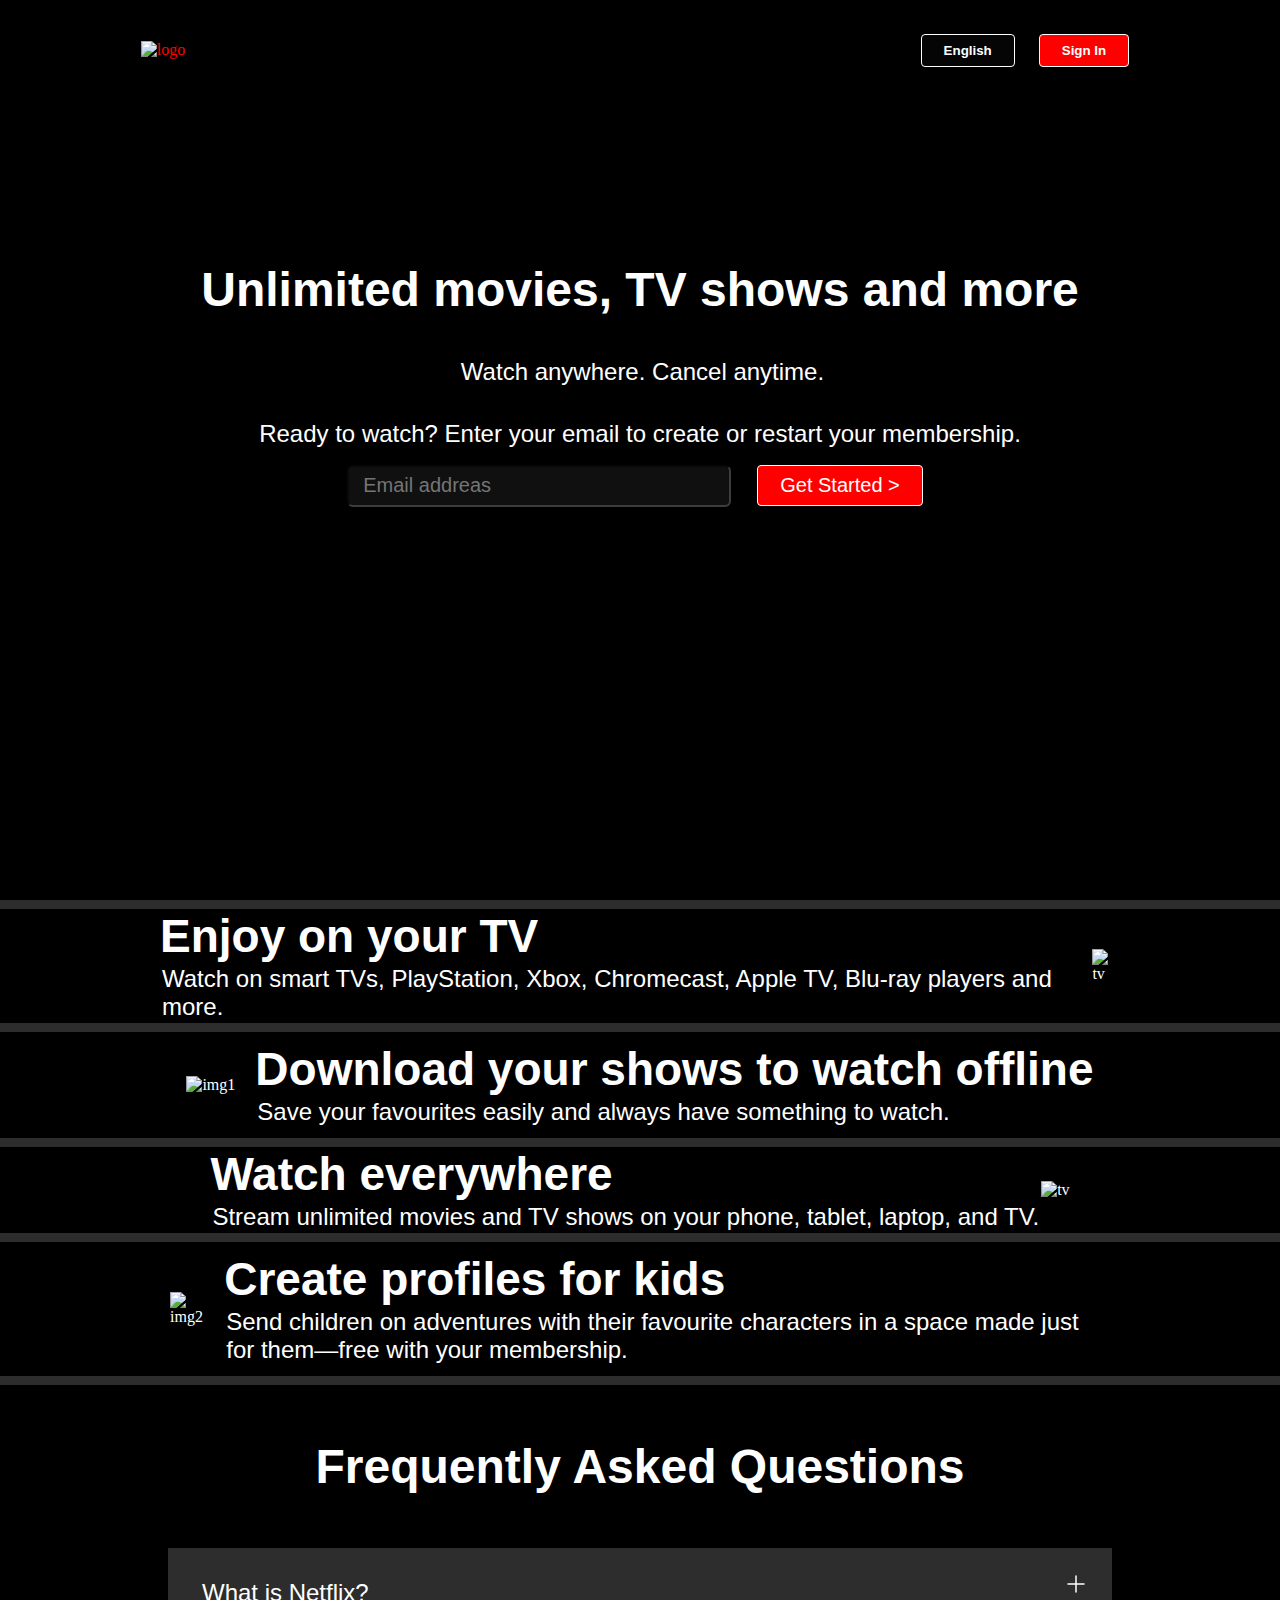
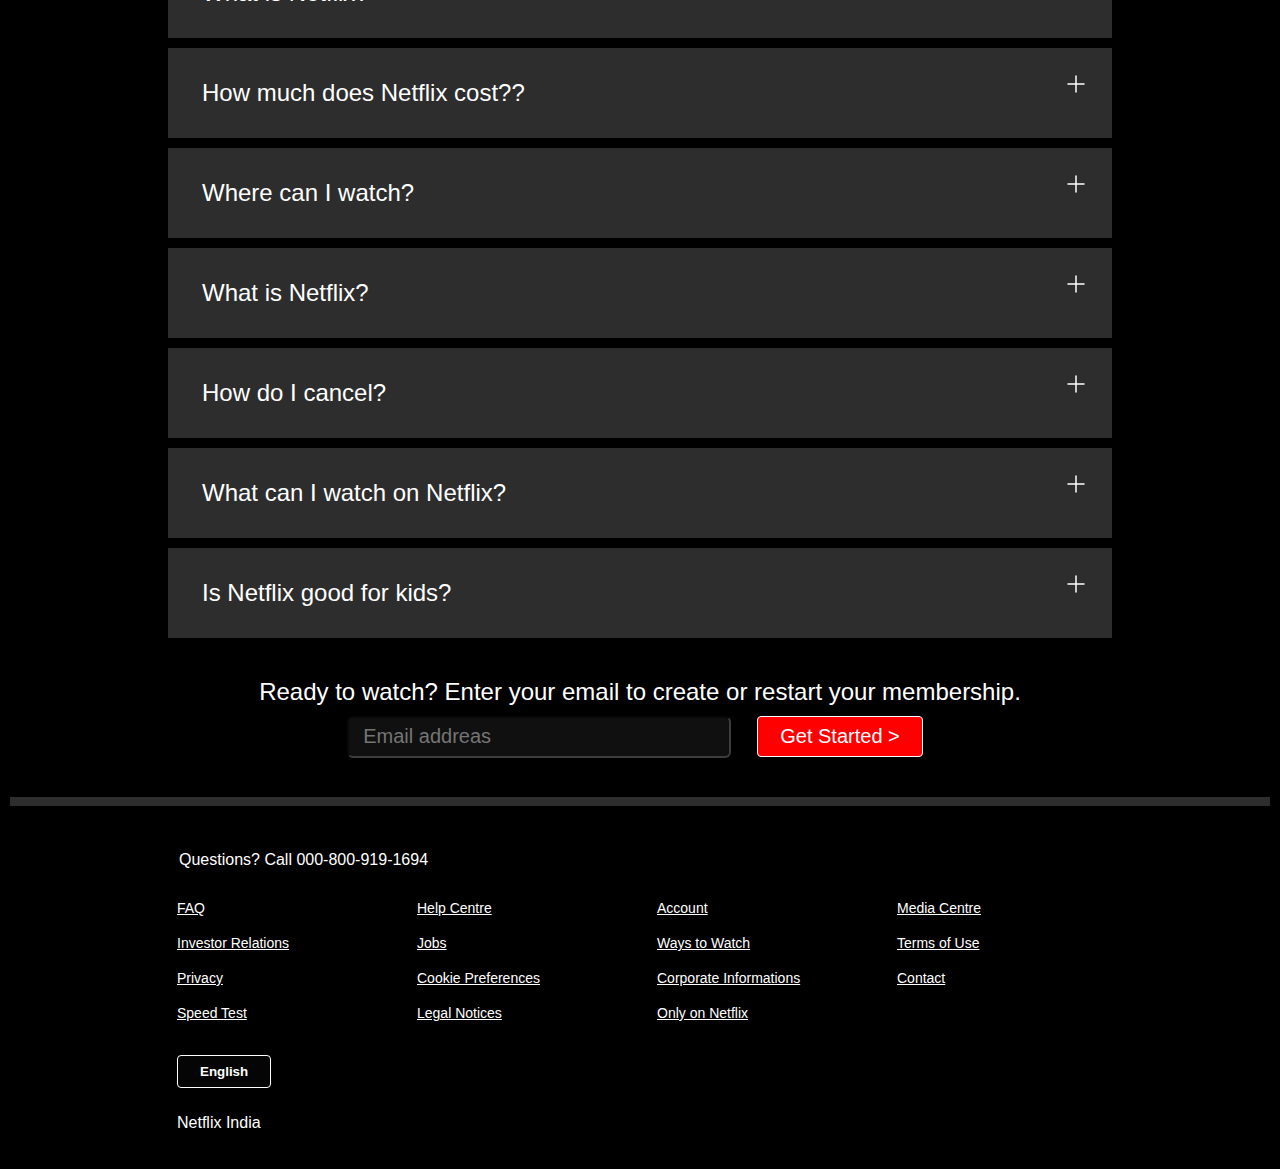
==== index.html @ 38c6a5f5 "Add files via upload" ====
<!DOCTYPE html>
<html lang="en">

<head>
    <meta charset="UTF-8">
    <meta name="viewport" content="width=device-width, initial-scale=1.0">
    <link rel="stylesheet" href="style.css">
    <title>Netflix India – Watch TV Shows Online, Watch Movies Online</title>
</head>

<body>

    <div class="main">
        <nav>
            <span><img src="assets/images/logo.svg" alt="logo" width="53px"></span>
            <div>
                <button class="btn">English</button>
                <button class="btn btn-red-sm">Sign In</button>
            </div>
        </nav>
        <div class="box">
        </div>
        <div class="hero">
            <span>Unlimited movies, TV shows and more</span>
            <span>Watch anywhere. Cancel anytime.</span>
            <span>Ready to watch? Enter your email to create or restart your membership.</span>
            <div class="hero-button">
                <input type="text" placeholder="Email addreas">
                <button class="btn btn-red">Get Started &gt;</button>
            </div>
        </div>
    </div>
    <div class="line"></div>
    </div>


    <section class="first">
        <div class="txt">
            <div>Enjoy on your TV</div>
            <div>Watch on smart TVs, PlayStation, Xbox, Chromecast, Apple TV, Blu-ray players and more. </div>
        </div>
        <dir class="img1">
            <img class="45" src="assets/images/tv.png" alt="tv">
            <video class="video1" src="assets/videos/video-tv-in-0819.m4v" autoplay loop>
            </video>

        </dir>
    </section>
    <div class="line"></div>
    </div>
    <section class="first second">
        <dir class="img2">
            <img class="imgf" src="assets/images/img1.jpg" alt="img1">
        </dir>
        <div class="txt2">
            <div>Download your shows to watch offline</div>
            <div>Save your favourites easily and always have something to watch. </div>
        </div>

        </dir>
    </section>
    <div class="line"></div>
    </div>


    <section class="first third">
        <div class="txt">
            <div>Watch everywhere</div>
            <div>Stream unlimited movies and TV shows on your phone, tablet, laptop, and TV.</div>
        </div>
        <dir class="img1">
            <img src="assets/images/tv.png" alt="tv">
            <video class="video1" src="assets/videos/video1.m4v" autoplay loop>
            </video>

            <!-- <div class="line"></div>
            </div> -->
        </dir>
    </section>



    </section>
    <div class="line"></div>
    </div>
    <section class="first second">
        <dir class="img2">
            <img class="imgf" src="assets/images/img2.png" alt="img2">
        </dir>
        <div class="txt2">
            <div>Create profiles for kids</div>
            <div>Send children on adventures with their favourite characters in a space made just for them—free with
                your membership. </div>
        </div>
    </section>
    <div class="line"></div>

    <section class="FAQ">
        <h2>Frequently Asked Questions </h2>
        <div class="Question">
            <span>What is Netflix?</span>
            <svg xmlns="http://www.w3.org/2000/svg" viewBox="0 0 24 24" width="24" height="24" color="white"
                fill="white">
                <path d="M12 4V20M20 12H4" stroke="currentColor" stroke-width="1.5" stroke-linecap="round"
                    stroke-linejoin="round" />
            </svg>
        </div>
        <div class="Question">
            <span>How much does Netflix cost??</span>
            <svg xmlns="http://www.w3.org/2000/svg" viewBox="0 0 24 24" width="24" height="24" color="white"
                fill="white">
                <path d="M12 4V20M20 12H4" stroke="currentColor" stroke-width="1.5" stroke-linecap="round"
                    stroke-linejoin="round" />
            </svg>
        </div>
        <div class="Question">
            <span>Where can I watch?</span>

            <svg xmlns="http://www.w3.org/2000/svg" viewBox="0 0 24 24" width="24" height="24" color="white"
                fill="white">
                <path d="M12 4V20M20 12H4" stroke="currentColor" stroke-width="1.5" stroke-linecap="round"
                    stroke-linejoin="round" />
            </svg>
        </div>
        <div class="Question">
            <span>What is Netflix?</span>
            <svg xmlns="http://www.w3.org/2000/svg" viewBox="0 0 24 24" width="24" height="24" color="white"
                fill="white">
                <path d="M12 4V20M20 12H4" stroke="currentColor" stroke-width="1.5" stroke-linecap="round"
                    stroke-linejoin="round" />
            </svg>
        </div>
        <div class="Question">
            <span>How do I cancel?</span>
            <svg xmlns="http://www.w3.org/2000/svg" viewBox="0 0 24 24" width="24" height="24" color="white"
                fill="white">
                <path d="M12 4V20M20 12H4" stroke="currentColor" stroke-width="1.5" stroke-linecap="round"
                    stroke-linejoin="round" />
            </svg>
        </div>
        <div class="Question">
            <span>What can I watch on Netflix?</span>
            <svg xmlns="http://www.w3.org/2000/svg" viewBox="0 0 24 24" width="24" height="24" color="white"
                fill="white">
                <path d="M12 4V20M20 12H4" stroke="currentColor" stroke-width="1.5" stroke-linecap="round"
                    stroke-linejoin="round" />
            </svg>
        </div>
        <div class="Question">
            <span>Is Netflix good for kids?</span>
            <svg xmlns="http://www.w3.org/2000/svg" viewBox="0 0 24 24" width="24" height="24" color="white"
                fill="white">
                <path d="M12 4V20M20 12H4" stroke="currentColor" stroke-width="1.5" stroke-linecap="round"
                    stroke-linejoin="round" />
            </svg>

        </div>
        <div class="em">
            <span>Ready to watch? Enter your email to create or restart your membership.</span>
            <div class="hero-button">
                <input type="text" placeholder="Email addreas">
                <button class="btn btn-red">Get Started &gt;</button>
            </div>
        </div>

        <div class="line"></div>
        <footer class="x">
            <div class="Calls"> Questions? Call 000-800-919-1694</div>
            <div class="foot">
                <div class="foots">
                    <a href="FAQ">FAQ</a>
                    <a href="Investor Relations">Investor Relations</a>
                    <a href="Privacy">Privacy</a>
                    <a href="Speed Test">Speed Test</a>
                </div>
                <dir class="foots">
                    <a href="Help Centre">Help Centre</a>
                    <a href=" Jobs">Jobs</a>
                    <a href="Cookie Preferences">Cookie Preferences</a>
                    <a href="Legal Notices">Legal Notices</a>
                </dir>
                <dir class="foots">
                    <a href="Account">Account</a>
                    <a href="Ways to Watch">Ways to Watch</a>
                    <a href="Corporate Information">Corporate Informations</a>
                    <a href="Only on Netflix">Only on Netflix</a>

                </dir>
                <dir class="foots">
                    <a href="Media Centre">Media Centre</a>
                    <a href="Terms of Use">Terms of Use</a>
                    <a href="Contact">Contact</a>
                </dir>
                <div class="btn2">
                    <button class="btn3">English</button>
                    <div class="last"> Netflix India</div>
                </div>








        </footer>
        <!-- <div class="btn2">
                    <button class="btn">English</button>
                </div>
                <div class="last">
            Netflix India
        </div> -->
</body>

</html>
---- style.css ----
@import url('https://fonts.cdnfonts.com/css/netflix-font');

* {
    margin: 0;
    padding: 0;
}

.main {
    background-image: url(assets/images/bg.jpg);
    position: relative;
    background-position: center center;
    width: max(1200px, 100vw);
    height: 100vh;
    width: 100%;
}

body {
    background-color: black;
}

.main .box {
    width: 100%;
    height: 100vh;
    opacity: 0.70;
    background-color: black;
    position: absolute;
    top: 0;

}

nav {
    padding: 18px;
    max-width: 78vw;
    justify-content: space-between;
    margin: auto;
    display: flex;
    align-items: center;
    height: 64px;
}

nav img {
    color: red;
    width: 164px;
    position: relative;
    z-index: 10;
}

nav button {
    position: relative;
    z-index: 10;
}

.hero {
    height: calc(100vh-100px);
    display: flex;
    align-items: center;
    flex-direction: column;
    justify-content: center;
    color: white;
    position: relative;
    font-family: 'Netflix Font', sans-serif;
    padding: 136px 20px;
    text-align: center;
    margin: 2px;
}

.hero>:first-child {
    font-size: 3rem;
    font-weight: 900;
    text-align: center;
    padding: 24px;
}

.hero>:nth-child(2) {
    font-size: 24px;
    font-weight: 400;
    padding: 17px 24px 27px 29px;
    text-align: center;

}

.hero>:nth-child(3) {
    font-size: 24px;
    text-align: center;
    font-weight: 400;
    padding: 7px;
}

.line {
    height: 9px;
    background-color: rgb(45, 45, 45);
}




.main input {
    padding: 7px 101px 8px 14px;
    color: white;
    border-radius: 6px;
    font-size: 20px;
    background-color: rgba(23, 23, 23, 0.7);
    border-color: rgba(23, 23, 23, 0.5);
}

.em input {
    padding: 7px 101px 8px 14px;
    color: white;
    border-radius: 6px;
    font-size: 20px;
    background-color: rgba(23, 23, 23, 0.7);
    border-color: rgba(23, 23, 23, 0.5);
}

.em button {
    display: flex;
    align-items: center;
    justify-content: center;
    gap: 16px;
}

.em span {
    font-family: 'Netflix Font', sans-serif;
    font-size: 24px;
}

.em {
    padding: 30px;
}

.hero-button {
    display: flex;
    align-items: center;
    justify-content: center;
    gap: 16px;

}

.btn {
    padding: 8px 22px;
    margin: 10px;
    font-weight: bold;
    background-color: rgba(248, 243, 243, 0.021);
    color: white;
    border-radius: 4px;
    border: 1px solid white;
    cursor: pointer;

}

.btn-red-sm {
    background-color: red;
    color: white;
    padding: 8px 22px;
}

.btn-red {
    padding: 8px 22px;
    border-radius: 4px;
    font-size: 20px;
    background-color: red;
    color: white;
    font-weight: 400;
}

.first {
    display: flex;
    justify-content: center;
    max-width: 75vw;
    margin: auto;
    align-items: center;
    color: white;

}

.img1 {
    position: relative;
    z-index: 10;
    max-width: 555px;
}

.img1 img {
    position: relative;
    z-index: 10;
}

.video1 {
    position: absolute;
    top: 99px;
    left: 78px;
    max-width: 555px;
}


section.first>div :first-child {
    font-family: 'Netflix Font', sans-serif;
    font-size: 46px;
    font-weight: 900;
    font-family: 'Netflix Font', sans-serif;
}

section.first>div :nth-child(2) {
    font-size: 24px;
    padding: 2px 2px 2px 2px;
    font-family: 'Netflix Font', sans-serif;
}

.txt2 {
    margin: 5px 5px;
    padding: 5px 5px;
}

.img2 {
    padding: 6px 5px;
    margin: 5px 5px 5px 5px;
}

.FAQ h2 {
    font-size: 48px;
    padding: 44px;
    font-family: 'Netflix Font', sans-serif;
    font-weight: 900;
}

.FAQ {
    background-color: black;
    color: white;
    text-align: center;
    padding: 10px 10px 10px 10px;

    font-family: 'Netflix Font', sans-serif;
}

.Question span {
    padding: 7px 10px;
}


.Question {
    transition: all ease-out;
    font-size: 24px;
    font-family: 'Netflix Font', sans-serif;
    display: flex;
    justify-content: space-between;
    background-color: #2d2d2d;
    padding: 24px;
    max-width: 70vw;
    margin: 10px auto;
    cursor: pointer;
}

.Question:hover {
    background-color: #414141;
}

footer {
    width: 80vw;
    color: white;
    margin: auto;
    padding: 14px;
}

footer a {
    color: white;
    font-size: 14px;
    text-align: left;
}


footer .Calls {
    padding: 31px 51px;
    text-align: left;
}

.foot {
    display: grid;
    grid-template-columns: 1fr 1fr 1fr 1fr;
    gap: 34px;
    padding: 0px 49px;
}



.foots {
    display: flex;
    flex-direction: column;
    gap: 19px;

}

footer .Call {
    padding: 34px;
    text-align: left;
}

.btn2 {
    padding: 0;
    text-align: left;

}

.btn3 {
    padding: 8px 22px;
    font-weight: bold;
    background-color: rgba(248, 243, 243, 0.021);
    color: white;
    border-radius: 4px;
    border: 1px solid white;
    cursor: pointer;
    text-align: justify;
}

.last {
    margin: 26px 0px 13px 0px;
    text-align: left;
}

.foot {
    display: grid;
    grid-template-columns: 1fr 1fr 1fr 1fr;

}



@media screen and (max-width:1000px) {

    .first {
        flex-wrap: wrap;
        flex-direction: column;
    }

}

@media screen and (max-width: 600px) {
    .imgf {
        width: 300px;
    }

    .hero {
        flex-wrap: wrap;
    }

    .hero-button {

        flex-wrap: wrap;

    }

    .hero>:first-child {
        font-size: 2rem;
        font-weight: 700;
    }

    .img1 img {

        max-width: 307px;
    }

    .video1 {
        max-width: 261px;
        left: 30px;
        top: 49px;
    }

    section.first>div :first-child {
        font-size: 32px;
    }

    .FAQ h2 {
        font-size: 32px
    }

    .imgf {
        max-width: 200px;
    }

    .foot {
        grid-template-columns: 1fr 1fr;
        gap: 0px;
    }
}


@media screen and (max-width: 400px) {
    section.first>div :first-child {
        font-size: 19px;
    }

    .hero>:first-child {
        font-size: 2rem;
        font-weight: 500;
        text-align: center;
        padding: 2px;
    }

    section.first>div :nth-child(2) {
        font-size: 10px;
        padding: 2px 2px 2px 2px;
        font-family: 'Netflix Font', sans-serif;
    }

    .main input {
        padding: 0px 0 0px 0px;





        .hero>:nth-child(2) {
            font-size: 20px;
            font-weight: 300;
            padding: 0px 0px 0px 0px;
        }

        .imgf {
            width: 200px;
        }

        .em input {
            font-size: 10px;
        }

        .btn-red {
            padding: 1px 5px;
            border-radius: 4px;
            font-size: 17px;
        }

    }

    @media screen and (max-width: 350px) {

        .img1 img {

            max-width: 200px;
        }

        .video1 {
            max-width: 153px;
            left: 27px;
            top: 35px;
        }


        .imgf {
            width: 100px;
        }

        section.first>div :first-child {
            font-size: 2rem;
        }

        .hero>:first-child {
            font-size: 15px;
            font-weight: 500;
            text-align: center;
            padding: 2px;
        }

        section.first>div :nth-child(2) {
            font-size: 5px;
            padding: 2px 2px 2px 2px;
            font-family: 'Netflix Font', sans-serif;
        }

        .hero>:nth-child(3) {
            font-size: 5px;
            text-align: center;
            font-weight: 400;
            padding: 7px;
        }

        .em input {
            font-size: 10px;
        }

        .btn-red {
            padding: 1px 5px;
            border-radius: 4px;
            font-size: 17px;
        }





        .hero>:nth-child(2) {
            font-size: 20px;
            font-weight: 300;
            padding: 0px 0px 0px 0px;
        }


        .imgf {
            width: 200px;
        }
    }
}
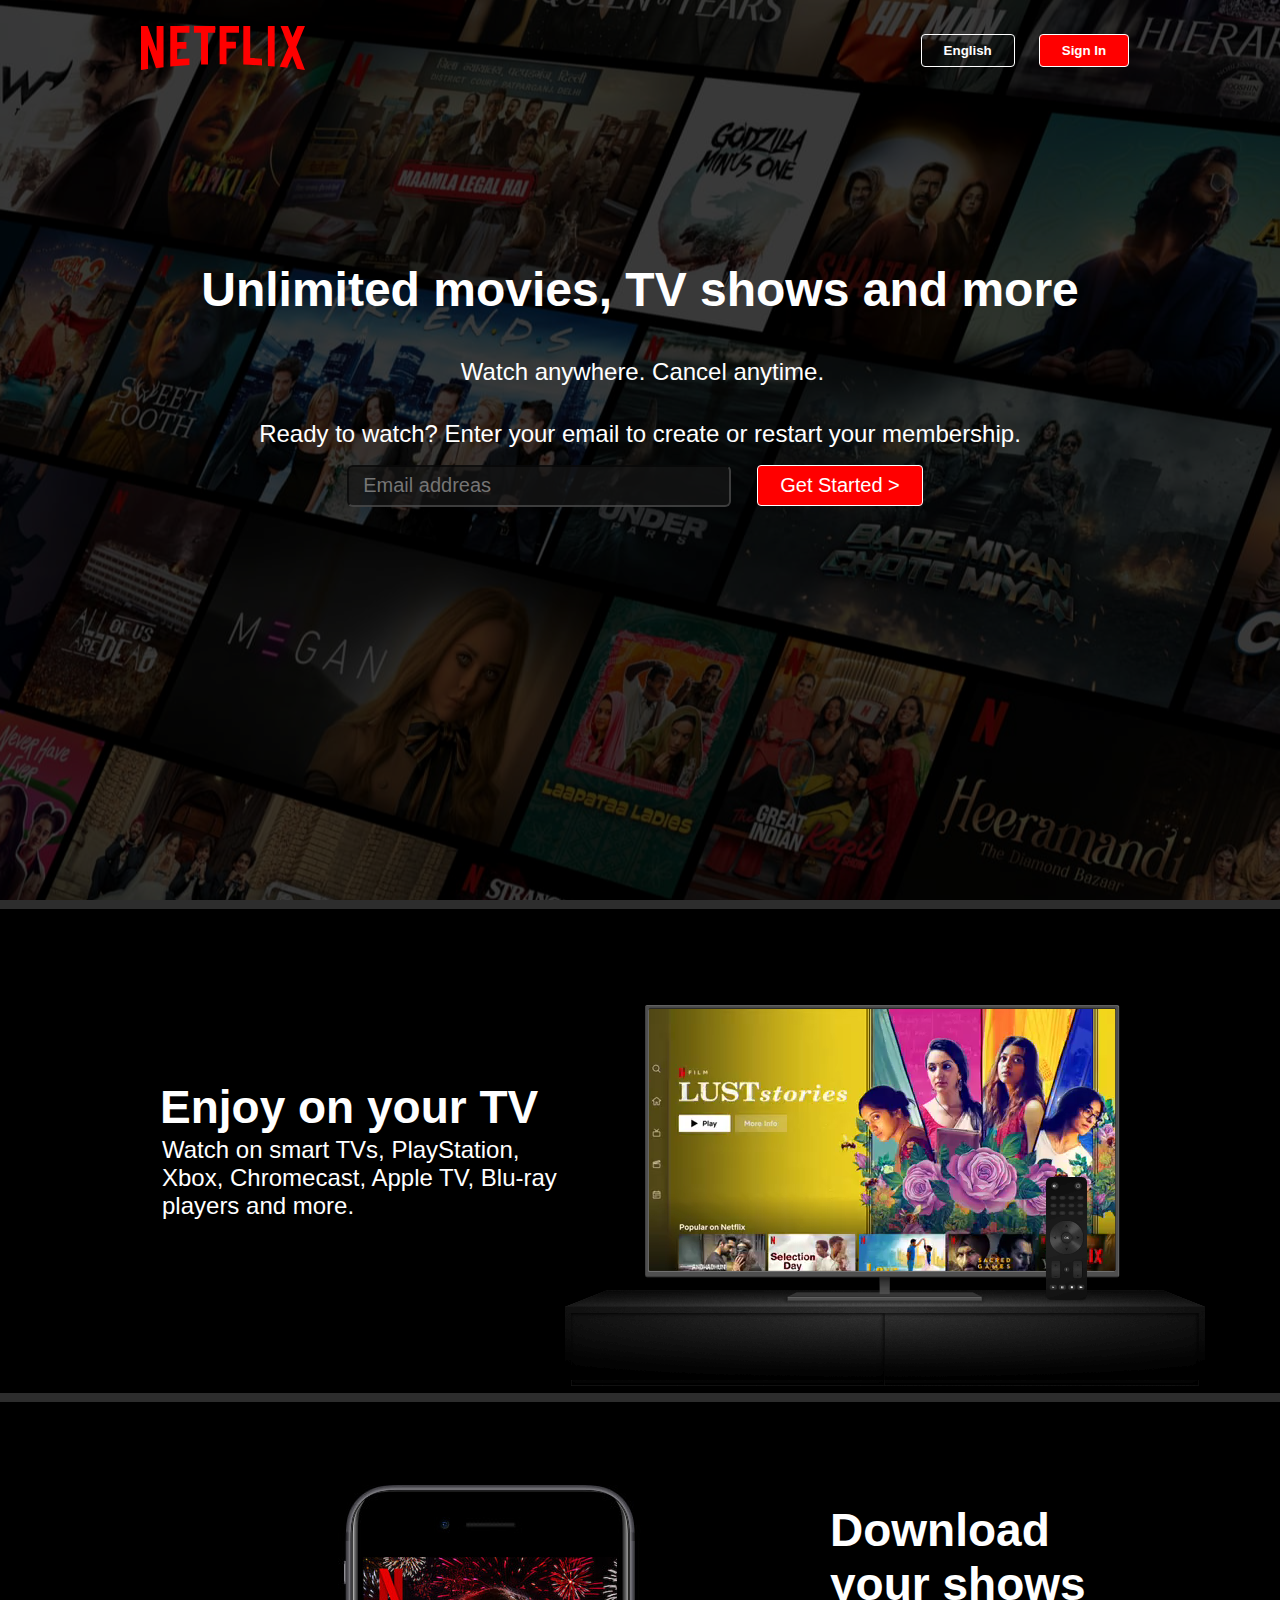
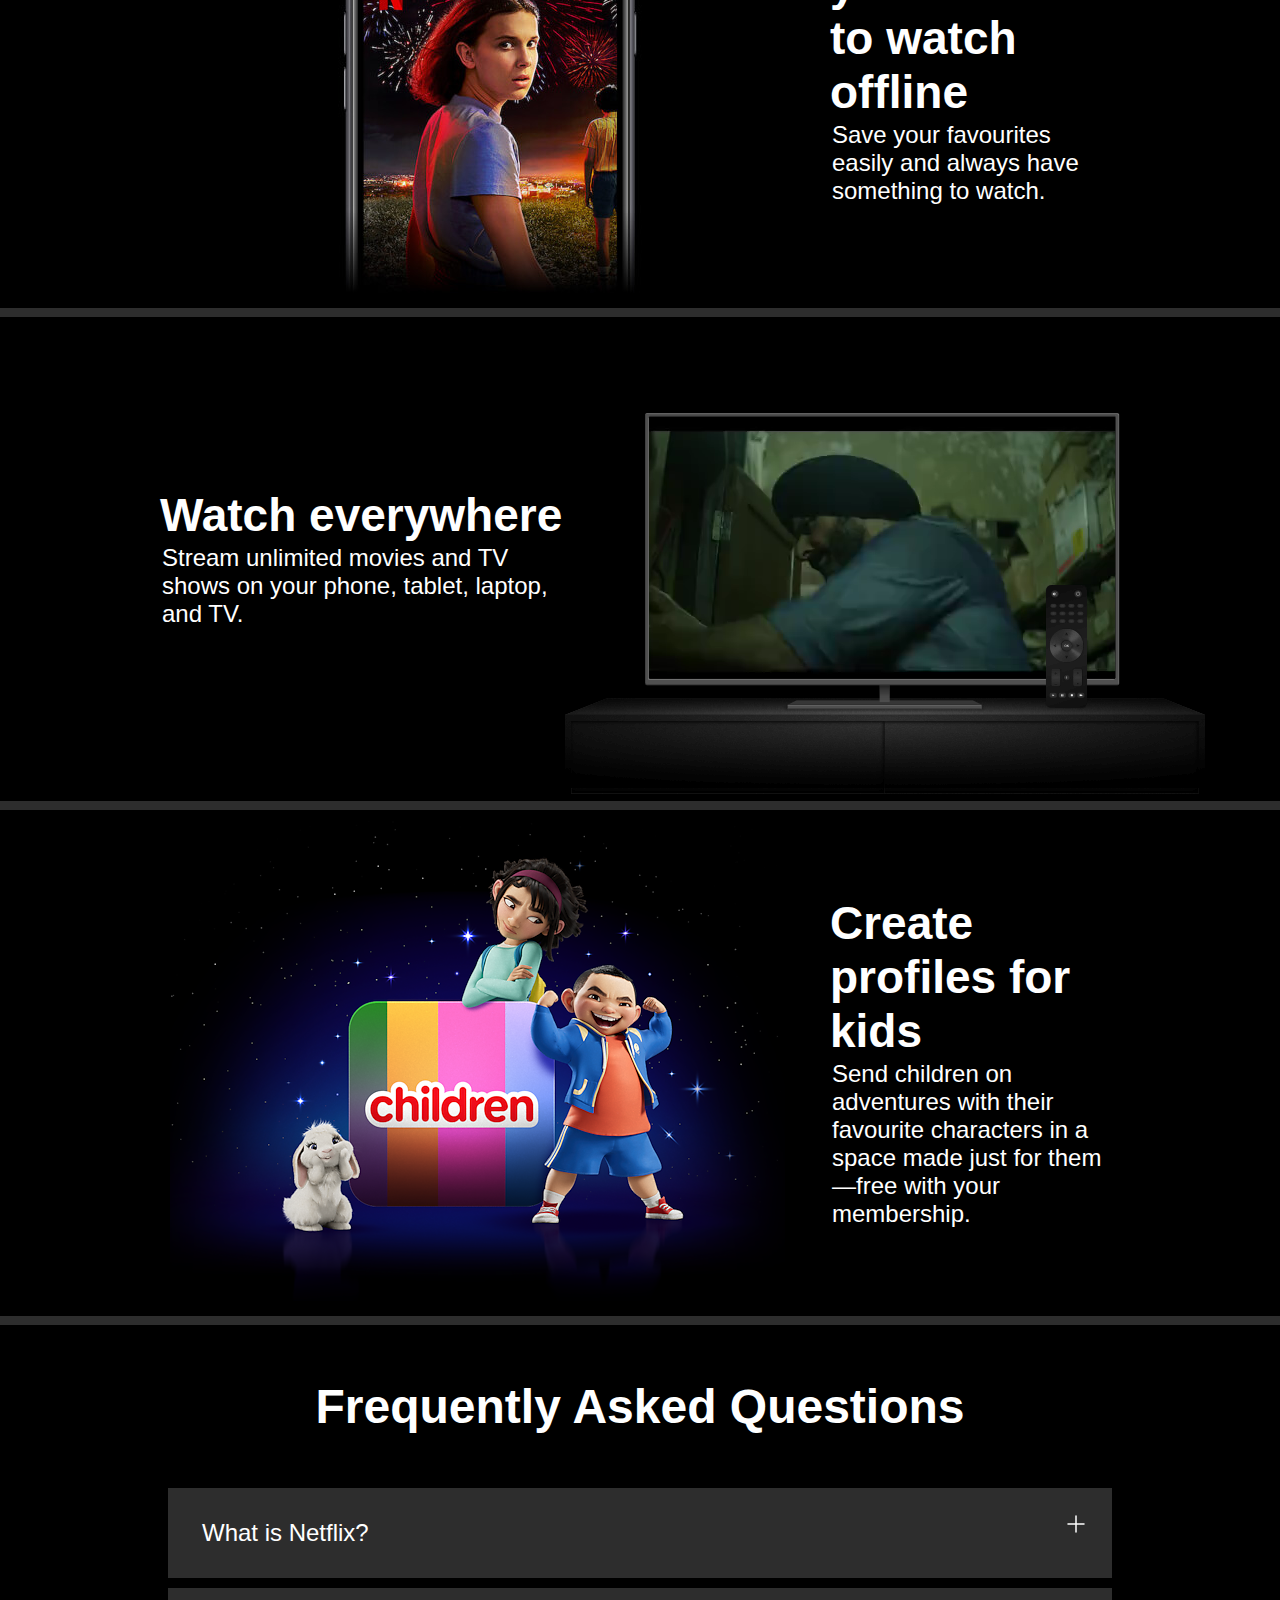
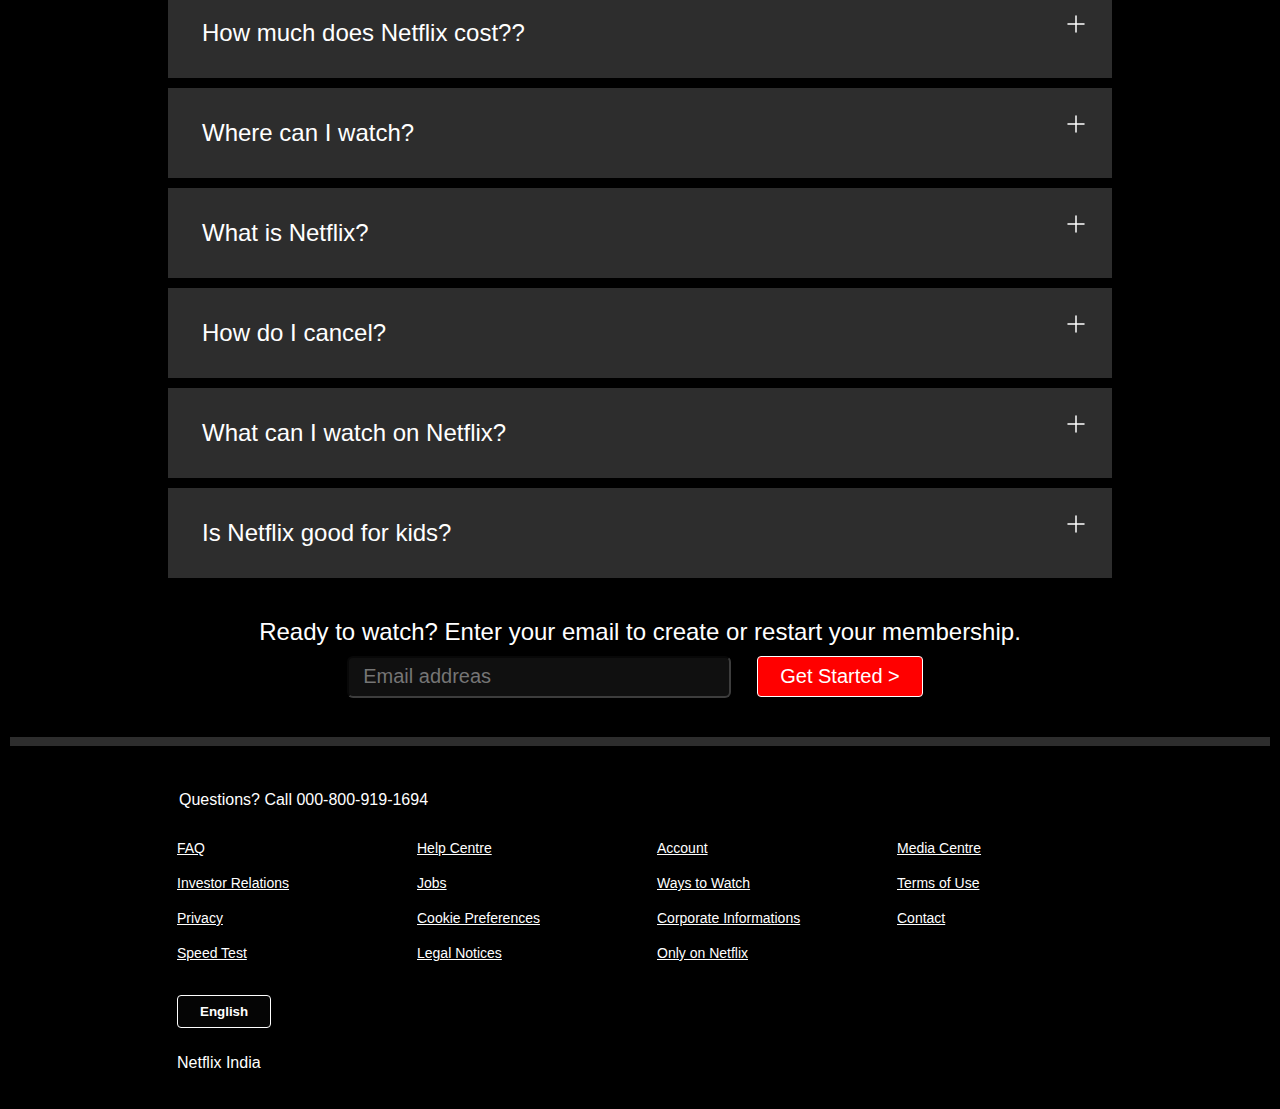
==== commit 278dd134: "index.html" ====
--- a/index.html
+++ b/index.html
@@ -195,21 +195,6 @@
                     <button class="btn3">English</button>
                     <div class="last"> Netflix India</div>
                 </div>
-
-
-
-
-
-
-
-
         </footer>
-        <!-- <div class="btn2">
-                    <button class="btn">English</button>
-                </div>
-                <div class="last">
-            Netflix India
-        </div> -->
 </body>
-
-</html>+</html>
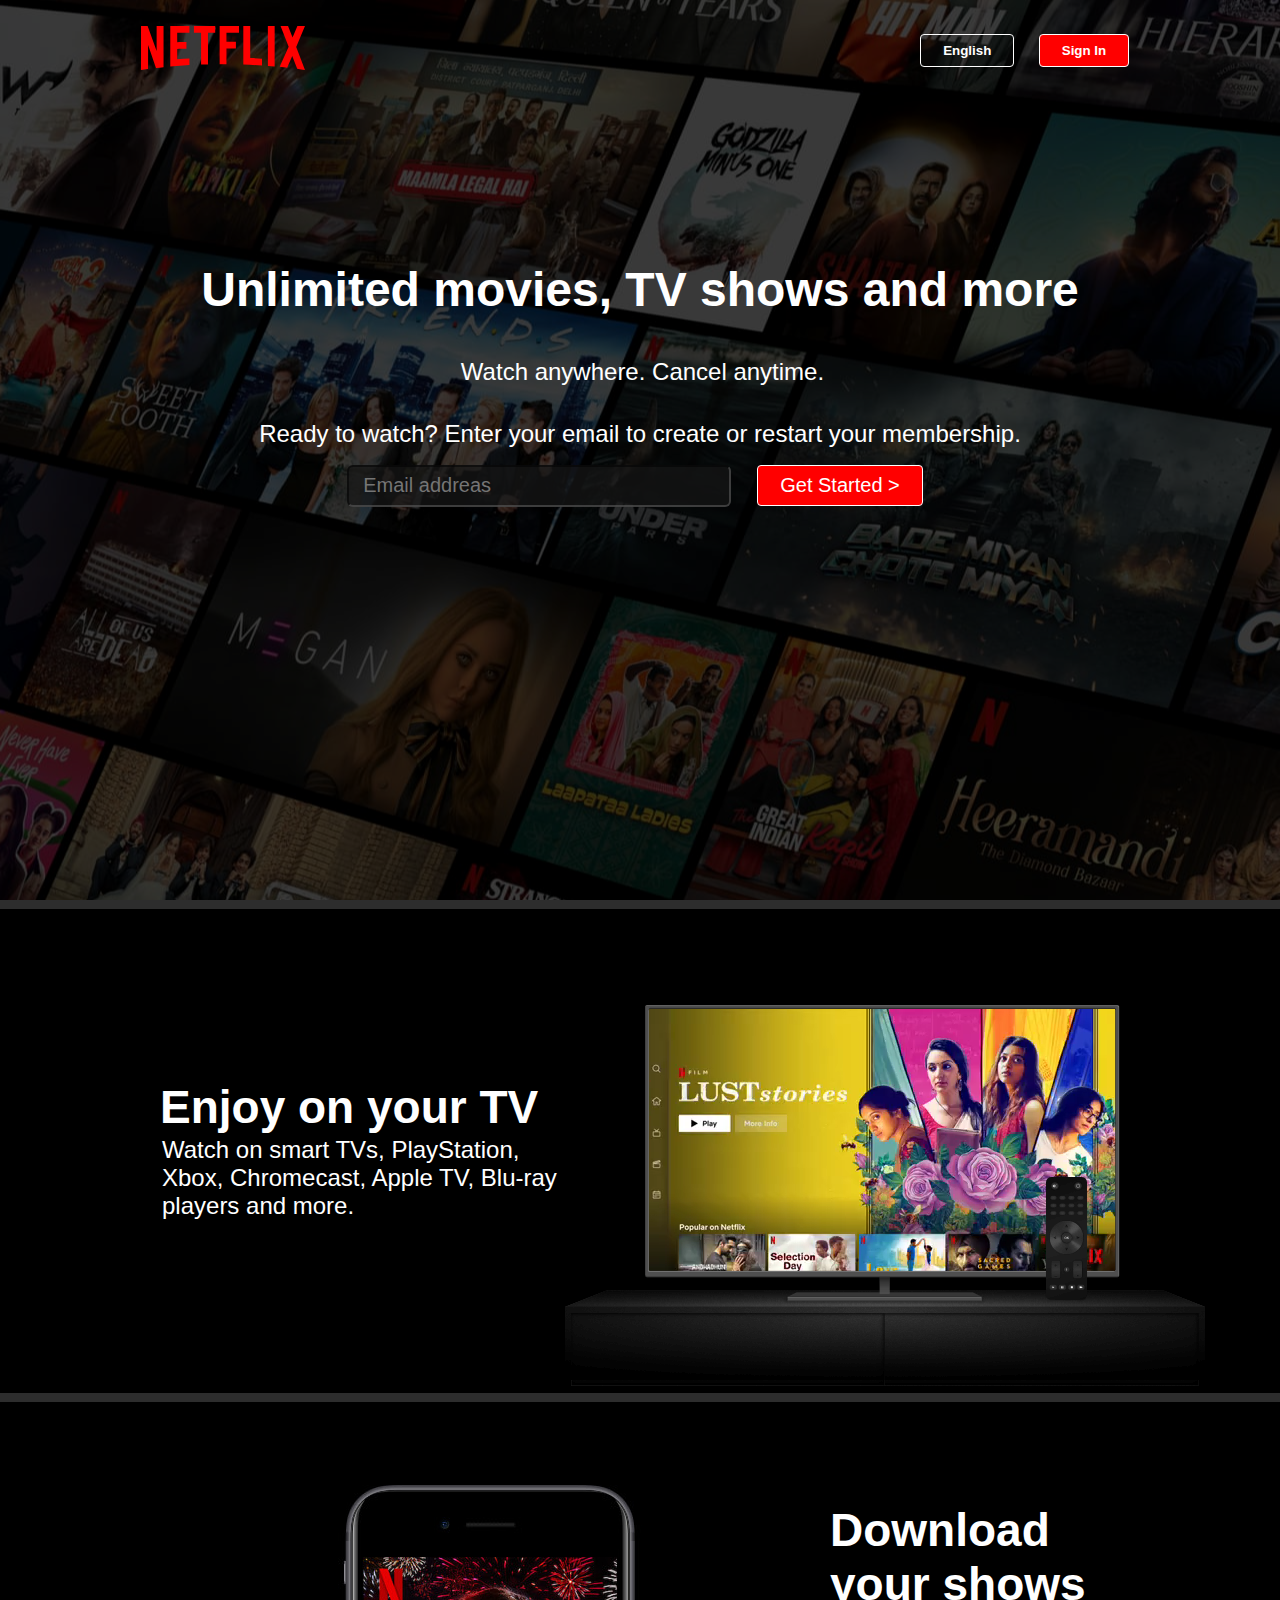
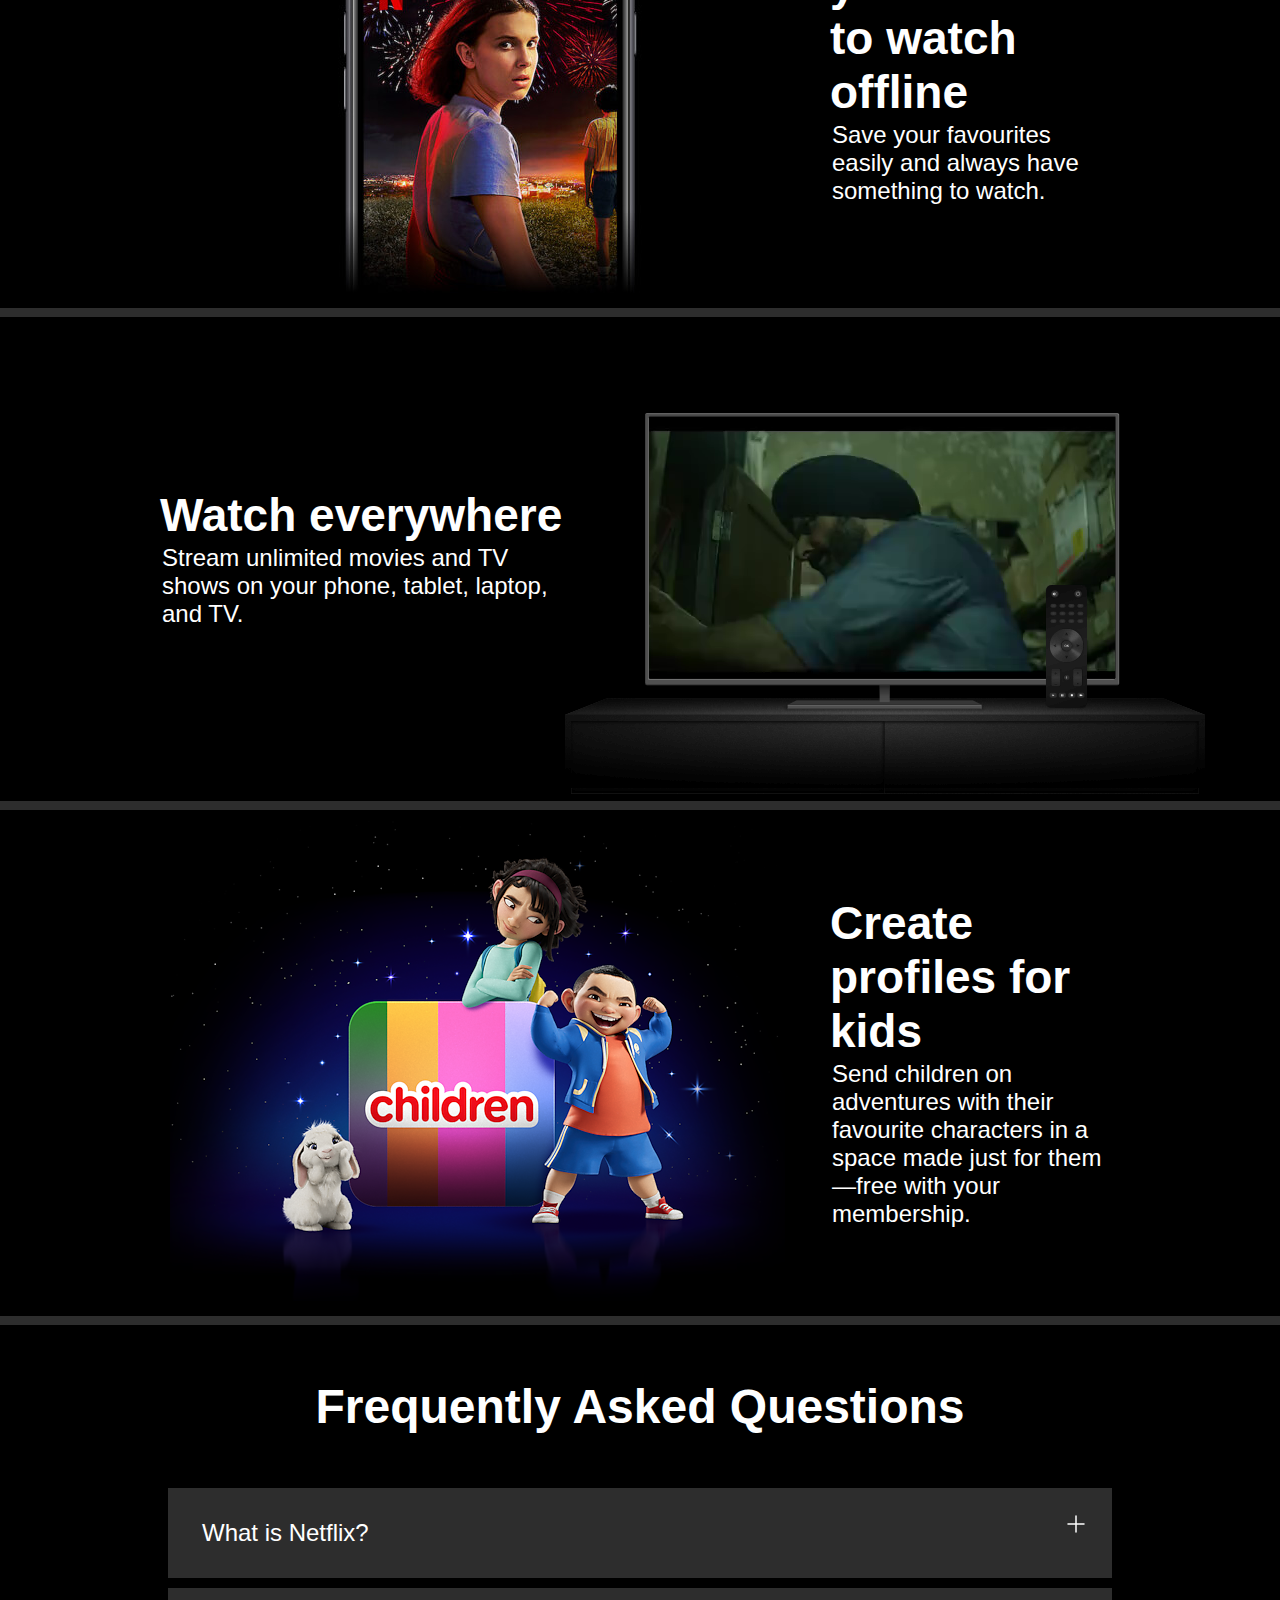
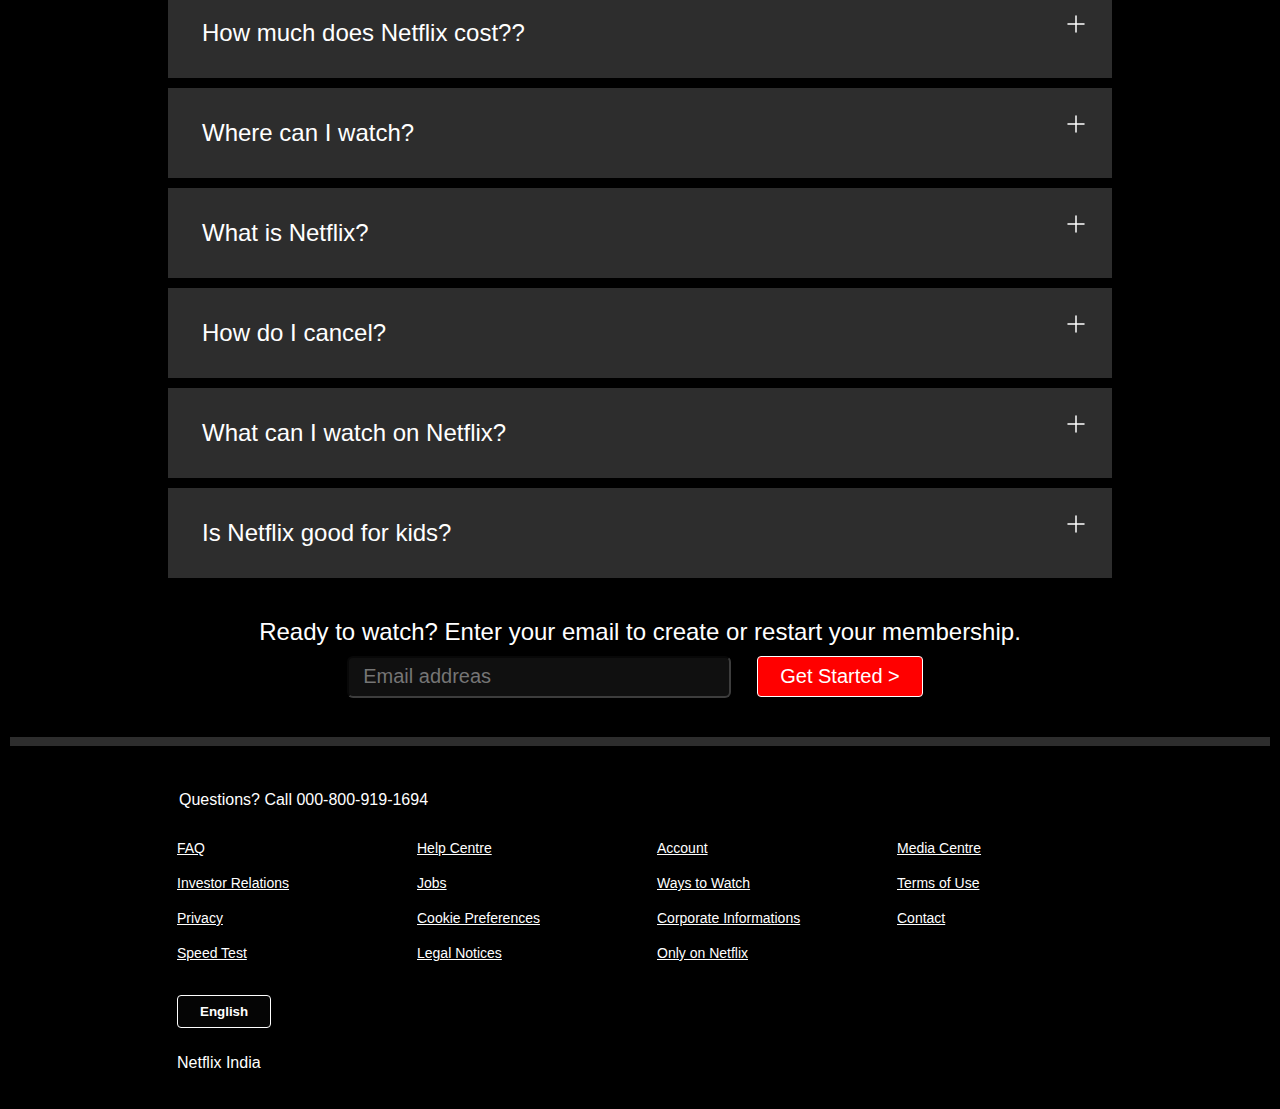
==== commit b0eb7633: "changing font" ====
--- a/index.html
+++ b/index.html
@@ -5,6 +5,7 @@
     <meta charset="UTF-8">
     <meta name="viewport" content="width=device-width, initial-scale=1.0">
     <link rel="stylesheet" href="style.css">
+    <link rel="shortcut icon" href="favicon.ico" type="image/x-icon">
     <title>Netflix India – Watch TV Shows Online, Watch Movies Online</title>
 </head>
 
@@ -41,7 +42,7 @@
         </div>
         <dir class="img1">
             <img class="45" src="assets/images/tv.png" alt="tv">
-            <video class="video1" src="assets/videos/video-tv-in-0819.m4v" autoplay loop>
+            <video class="video1" src="assets/videos/video-tv-in-0819.m4v" autoplay loop muted playsinline>
             </video>
 
         </dir>
@@ -70,7 +71,7 @@
         </div>
         <dir class="img1">
             <img src="assets/images/tv.png" alt="tv">
-            <video class="video1" src="assets/videos/video1.m4v" autoplay loop>
+            <video class="video1" src="assets/videos/video1.m4v" autoplay loop muted playsinline>
             </video>
 
             <!-- <div class="line"></div>
--- a/style.css
+++ b/style.css
@@ -1,8 +1,7 @@
-@import url('https://fonts.cdnfonts.com/css/netflix-font');
-
 * {
     margin: 0;
     padding: 0;
+    font-family:'Segoe UI', Tahoma, Geneva, Verdana, sans-serif;
 }
 
 .main {
@@ -58,7 +57,7 @@
     justify-content: center;
     color: white;
     position: relative;
-    font-family: 'Netflix Font', sans-serif;
+    font-family:'Segoe UI', Tahoma, Geneva, Verdana, sans-serif;
     padding: 136px 20px;
     text-align: center;
     margin: 2px;
@@ -120,7 +119,7 @@
 }
 
 .em span {
-    font-family: 'Netflix Font', sans-serif;
+    font-family:'Segoe UI', Tahoma, Geneva, Verdana, sans-serif;
     font-size: 24px;
 }
 
@@ -145,7 +144,6 @@
     border-radius: 4px;
     border: 1px solid white;
     cursor: pointer;
-
 }
 
 .btn-red-sm {
@@ -170,7 +168,6 @@
     margin: auto;
     align-items: center;
     color: white;
-
 }
 
 .img1 {
@@ -193,16 +190,16 @@
 
 
 section.first>div :first-child {
-    font-family: 'Netflix Font', sans-serif;
+    font-family:'Segoe UI', Tahoma, Geneva, Verdana, sans-serif;
     font-size: 46px;
     font-weight: 900;
-    font-family: 'Netflix Font', sans-serif;
+    font-family:'Segoe UI', Tahoma, Geneva, Verdana, sans-serif;
 }
 
 section.first>div :nth-child(2) {
     font-size: 24px;
     padding: 2px 2px 2px 2px;
-    font-family: 'Netflix Font', sans-serif;
+    font-family:'Segoe UI', Tahoma, Geneva, Verdana, sans-serif;
 }
 
 .txt2 {
@@ -218,7 +215,7 @@
 .FAQ h2 {
     font-size: 48px;
     padding: 44px;
-    font-family: 'Netflix Font', sans-serif;
+    font-family:'Segoe UI', Tahoma, Geneva, Verdana, sans-serif;
     font-weight: 900;
 }
 
@@ -228,7 +225,7 @@
     text-align: center;
     padding: 10px 10px 10px 10px;
 
-    font-family: 'Netflix Font', sans-serif;
+    font-family:'Segoe UI', Tahoma, Geneva, Verdana, sans-serif;
 }
 
 .Question span {
@@ -239,7 +236,7 @@
 .Question {
     transition: all ease-out;
     font-size: 24px;
-    font-family: 'Netflix Font', sans-serif;
+    font-family:'Segoe UI', Tahoma, Geneva, Verdana, sans-serif;
     display: flex;
     justify-content: space-between;
     background-color: #2d2d2d;
@@ -279,8 +276,6 @@
     padding: 0px 49px;
 }
 
-
-
 .foots {
     display: flex;
     flex-direction: column;
@@ -321,18 +316,20 @@
 
 }
 
-
-
 @media screen and (max-width:1000px) {
 
     .first {
         flex-wrap: wrap;
         flex-direction: column;
     }
-
-}
-
-@media screen and (max-width: 600px) {
+    .second{
+        flex-wrap: wrap;
+        flex-direction: column-reverse;
+    }
+
+}
+
+@media screen and (max-width: 800px) {
     .imgf {
         width: 300px;
     }
@@ -375,14 +372,31 @@
         max-width: 200px;
     }
 
+    .Question span {
+        padding: 0px 0px;
+        font-size: 22px;
+    }
+
+
+}
+
+
+@media screen and (max-width: 500px) {
+
     .foot {
         grid-template-columns: 1fr 1fr;
-        gap: 0px;
-    }
-}
-
-
-@media screen and (max-width: 400px) {
+        gap: 14px;
+        padding: 0;
+    }
+
+    nav {
+        max-width: 100vw;
+    }
+
+    nav img {
+        width: 100px;
+    }
+
     section.first>div :first-child {
         font-size: 19px;
     }
@@ -397,103 +411,145 @@
     section.first>div :nth-child(2) {
         font-size: 10px;
         padding: 2px 2px 2px 2px;
-        font-family: 'Netflix Font', sans-serif;
+        font-family:'Segoe UI', Tahoma, Geneva, Verdana, sans-serif;
+
     }
 
     .main input {
         padding: 0px 0 0px 0px;
-
-
-
-
-
-        .hero>:nth-child(2) {
-            font-size: 20px;
-            font-weight: 300;
-            padding: 0px 0px 0px 0px;
-        }
-
-        .imgf {
-            width: 200px;
-        }
-
-        .em input {
-            font-size: 10px;
-        }
-
-        .btn-red {
-            padding: 1px 5px;
-            border-radius: 4px;
-            font-size: 17px;
-        }
-
-    }
-
-    @media screen and (max-width: 350px) {
-
-        .img1 img {
-
-            max-width: 200px;
-        }
-
-        .video1 {
-            max-width: 153px;
-            left: 27px;
-            top: 35px;
-        }
-
-
-        .imgf {
-            width: 100px;
-        }
-
-        section.first>div :first-child {
-            font-size: 2rem;
-        }
-
-        .hero>:first-child {
-            font-size: 15px;
-            font-weight: 500;
-            text-align: center;
-            padding: 2px;
-        }
-
-        section.first>div :nth-child(2) {
-            font-size: 5px;
-            padding: 2px 2px 2px 2px;
-            font-family: 'Netflix Font', sans-serif;
-        }
-
-        .hero>:nth-child(3) {
-            font-size: 5px;
-            text-align: center;
-            font-weight: 400;
-            padding: 7px;
-        }
-
-        .em input {
-            font-size: 10px;
-        }
-
-        .btn-red {
-            padding: 1px 5px;
-            border-radius: 4px;
-            font-size: 17px;
-        }
-
-
-
-
-
-        .hero>:nth-child(2) {
-            font-size: 20px;
-            font-weight: 300;
-            padding: 0px 0px 0px 0px;
-        }
-
-
-        .imgf {
-            width: 200px;
-        }
+    }
+
+    .em input {
+        font-size: 15px;
+        padding: 0px 0 0px 0px;
+    }
+
+    .Question span {
+        padding: 0px 0px;
+        font-size: 19px;
+    }
+
+    footer .Calls {
+        padding: 19px 0px;
+    }
+
+    .hero-button {
+        gap: 8px;
+        padding: 14px;
+    }
+
+    .hero>:nth-child(2) {
+        font-size: 20px;
+        font-weight: 300;
+        padding: 0px 0px 0px 0px;
+    }
+
+    .imgf {
+        width: 200px;
+    }
+
+    .btn-red {
+        padding: 1px 5px;
+        border-radius: 4px;
+        font-size: 17px;
+    }
+
+    .em button {
+        font-size: 12px;
+    }
+}
+
+@media screen and (max-width: 416px) {
+    .Question span {
+        padding: 0px 0px;
+        font-size: 14px;
+    }
+
+}
+
+@media screen and (max-width: 366px) {
+
+    .img1 img {
+
+        max-width: 200px;
+    }
+
+    .video1 {
+        max-width: 153px;
+        left: 27px;
+        top: 35px;
+    }
+
+    .FAQ h2 {
+        font-size: 22px;
+    }
+
+    .imgf {
+        width: 100px;
+    }
+
+    section.first>div :first-child {
+        font-size: 1rem;
+    }
+
+    .hero>:first-child {
+        font-size: 25px;
+        font-weight: 400;
+        text-align: center;
+        padding: 3px;
+    }
+
+    section.first>div :nth-child(2) {
+        font-size: 5px;
+        padding: 2px 2px 2px 2px;
+        font-family:'Segoe UI', Tahoma, Geneva, Verdana, sans-serif;
+
+    }
+
+    .hero>:nth-child(3) {
+        font-size: 5px;
+        text-align: center;
+        font-weight: 400;
+        padding: 7px;
+    }
+
+    .em input {
+        font-size: 10px;
+    }
+
+    .btn-red {
+        padding: 1px 5px;
+        border-radius: 4px;
+        font-size: 17px;
+    }
+
+    .btn-red-sm {
+        padding: 3px 8px;
+    }
+
+    .btn {
+        padding: 2px 2px;
+        margin: 3px;
+    }
+
+
+    .hero>:nth-child(2) {
+        font-size: 20px;
+        font-weight: 300;
+        padding: 0px 0px 0px 0px;
+    }
+
+
+    .imgf {
+        width: 200px;
+    }
+
+    footer .Calls {
+        font-size: 10px;
+        padding: 0px 0px 15px 2px;
+    }
+
+    .em span {
+        font-size: 15px;
     }
 }